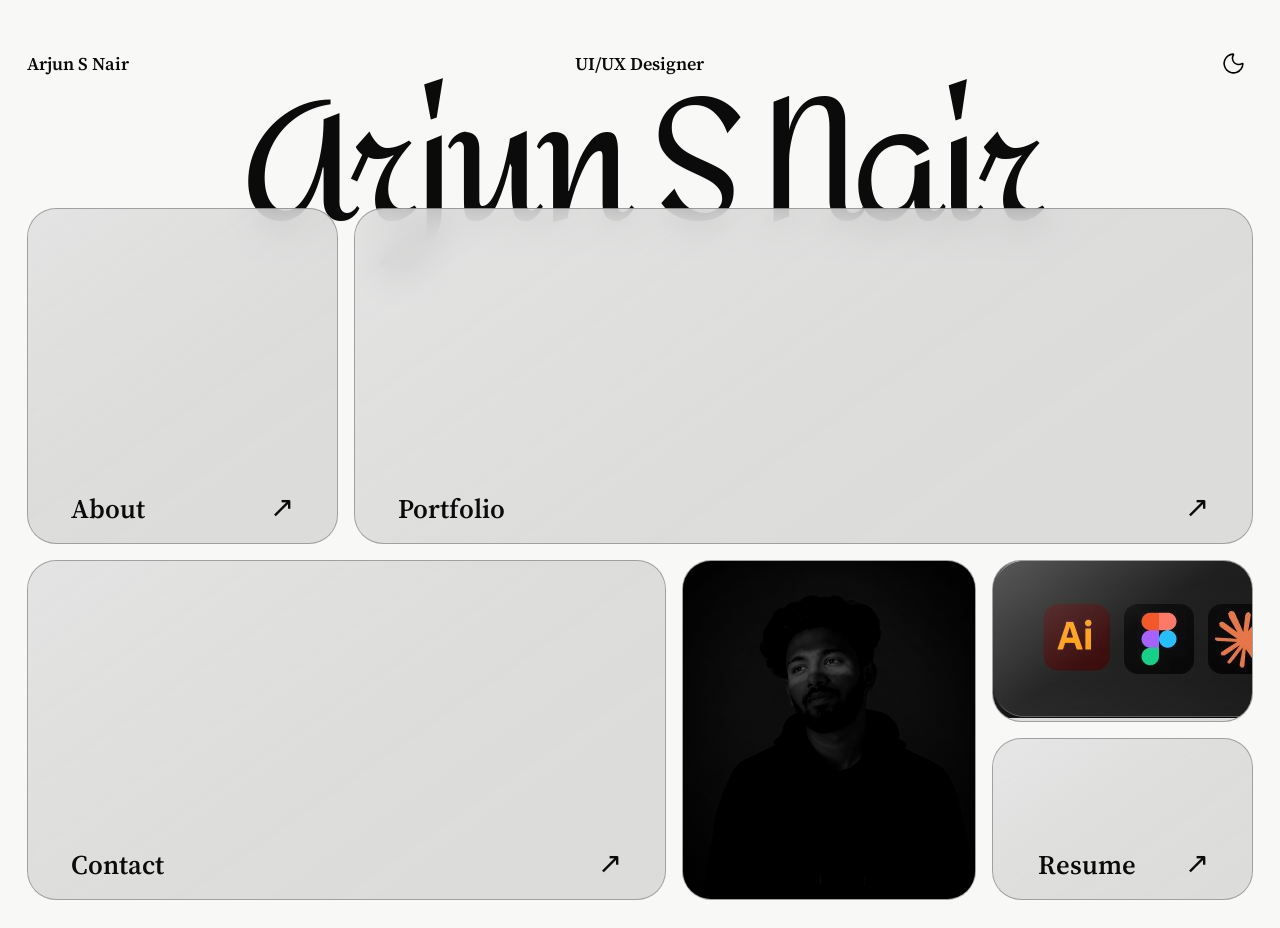
==== index.html @ 82ac7730 "Filename changed to index" ====
<!DOCTYPE html>
<html lang="en">
<head>
<meta charset="UTF-8">
<meta name="viewport" content="width=device-width, initial-scale=1.0">
<title>Arjun S Nair — UI/UX Designer</title>

<!-- Typography close to the reference -->
<link rel="preconnect" href="https://fonts.googleapis.com">
<link rel="preconnect" href="https://fonts.gstatic.com" crossorigin>
<link href="https://fonts.googleapis.com/css2?family=Amita:wght@400;700&family=Source+Serif+4:opsz,wght@8..60,400;8..60,500;8..60,600;8..60,700&display=swap" rel="stylesheet">

<style>
  :root {
    --bg: #f8f8f6;
    --card: rgba(211,211,211,.76);
    --card-hover: rgba(220,220,220,.84);
    --text: #0b0b0b;
    --muted: #5f5f5f;
    --border: rgba(25,25,25,.30);
    --glass-highlight: rgba(255,255,255,.34);
    --radius: 29px;
    --gap: 16px;
  }

  body.dark {
    --bg: #050505;
    --card: rgba(24,24,24,.88);
    --card-hover: rgba(28,28,28,.94);
    --text: #f7f7f7;
    --muted: #b8b8b8;
    --border: rgba(255,255,255,.30);
    --glass-highlight: rgba(255,255,255,.08);
  }

  * { box-sizing: border-box; }

  html {
    scroll-behavior: smooth;
  }

  body {
    margin: 0;
    min-height: 100vh;
    background: var(--bg);
    color: var(--text);
    transition: background .6s ease, color .6s ease;
    font-family: "Source Serif 4", "Source Serif Pro", Georgia, serif;
    overflow-x: hidden;
  }

  a {
    color: inherit;
    text-decoration: none;
  }

  .page {
    width: 100%;
    min-height: 100vh;
    padding: 44px 27px 28px;
    position: relative;
  }

  /* Header */
  .topbar {
    position: relative;
    z-index: 10;
    display: grid;
    grid-template-columns: 1fr 1fr 1fr;
    align-items: center;
    padding: 0 0 0;
    font-size: 18px;
    font-weight: 600;
  }

  .topbar .role {
    text-align: center;
  }

  .topbar .status {
    text-align: right;
    opacity: .0; /* reserved for future navigation */
  }

  /* Oversized name behind the cards */
  .hero-name {
    position: absolute;
    z-index: 0;
    top: 105px;
    left: 50%;
    transform: translateX(-50%);
    width: 100%;
    text-align: center;
    white-space: nowrap;
    font-size: clamp(112px, 13.2vw, 205px);
    line-height: .72;
    letter-spacing: -0.065em;
    font-weight: 400;
    font-family: "Amita", cursive;
    color: var(--text);
    text-shadow: 0 1px 1px rgba(0,0,0,.04);
    pointer-events: none;
    user-select: none;
  }

  .hero-name span {
    display: inline-block;
    min-width: 1ch;
    will-change: opacity, transform, filter;
    transition:
      opacity .38s cubic-bezier(.22,.61,.36,1),
      transform .55s cubic-bezier(.22,.61,.36,1),
      filter .38s ease;
  }

  .hero-name.is-changing span {
    opacity: .82;
    transform: translateY(3px) scale(.985);
    filter: blur(.35px);
  }

  /* Main bento grid */
  .bento {
    position: relative;
    z-index: 2;
    margin-top: 126px;
    display: grid;
    grid-template-columns: 1.1fr 1.1fr 1.04fr .92fr;
    grid-template-rows: 336px 340px;
    gap: var(--gap);
  }

  .card {
    position: relative;
    overflow: hidden;
    border: 1px solid var(--border);
    border-radius: var(--radius);
    background: var(--card);
    -webkit-backdrop-filter: blur(18px) saturate(115%);
    backdrop-filter: blur(18px) saturate(115%);
    transition:
      transform .45s cubic-bezier(.2,.8,.2,1),
      background .35s ease,
      border-color .35s ease;
    isolation: isolate;
  }

  .card:hover {
    transform: translateY(-4px);
    background: var(--card-hover);
    border-color: var(--text);
  }

  .card::after {
    content: "";
    position: absolute;
    inset: 0;
    pointer-events: none;
    background: linear-gradient(
      145deg,
      rgba(255,255,255,.22),
      rgba(255,255,255,.035) 48%,
      transparent 78%
    );
    z-index: -1;
  }

  body.dark .card::after {
    background: linear-gradient(
      145deg,
      rgba(255,255,255,.07),
      transparent 55%
    );
  }

  body.dark .card {
    background: rgba(24,24,24,.88);
  }

  body.dark .card:hover {
    background: rgba(28,28,28,.94);
  }

  /* Layout */
  .about {
    grid-column: 1;
    grid-row: 1;
  }

  .portfolio {
    grid-column: 2 / 5;
    grid-row: 1;
  }

  .contact {
    grid-column: 1 / 3;
    grid-row: 2;
  }

  .portrait {
    grid-column: 3;
    grid-row: 2;
    background: var(--card);
    -webkit-backdrop-filter: blur(18px) saturate(115%);
    backdrop-filter: blur(18px) saturate(115%);
  }

  .tools {
    grid-column: 4;
    grid-row: 2;
    display: grid;
    grid-template-rows: 1fr 1fr;
    gap: var(--gap);
    background: transparent;
    border: 0;
    overflow: visible;
  }

  .tools .tool-card,
  .tools .resume {
    border: 1px solid var(--border);
    border-radius: var(--radius);
    background: var(--card);
    -webkit-backdrop-filter: blur(18px) saturate(115%);
    backdrop-filter: blur(18px) saturate(115%);
    position: relative;
    overflow: hidden;
    transition: transform .45s cubic-bezier(.2,.8,.2,1), border-color .35s ease;
  }

  body.dark .tools .tool-card,
  body.dark .tools .resume {
    background: rgba(24,24,24,.88);
  }

  .tools .tool-card:hover,
  .tools .resume:hover {
    transform: translateY(-4px);
    border-color: var(--text);
  }

  .tools .tool-card::before,
  .tools .resume::before {
    content: "";
    position: absolute;
    inset: 0;
    pointer-events: none;
    background: linear-gradient(
      145deg,
      rgba(255,255,255,.30),
      rgba(255,255,255,.06) 48%,
      transparent
    );
    z-index: 1;
  }

  body.dark .tools .tool-card::before,
  body.dark .tools .resume::before {
    background: linear-gradient(
      145deg,
      rgba(255,255,255,.08),
      transparent 48%
    );
  }

  .card-label {
    position: absolute;
    left: 43px;
    bottom: 21px;
    font-size: 27px;
    line-height: 1;
    font-weight: 600;
    z-index: 4;
  }

  .arrow {
    position: absolute;
    right: 43px;
    bottom: 21px;
    font-family: Arial, sans-serif;
    font-size: 29px;
    line-height: 1;
    font-weight: 300;
    z-index: 4;
    transition: transform .3s ease;
  }

  .card:hover .arrow,
  .tool-card:hover .arrow,
  .resume:hover .arrow {
    transform: translate(4px,-4px);
  }

  /* The blur is produced naturally by backdrop-filter.
     The oversized title stays behind the glass, so only the
     portion covered by a card becomes blurred. */

  .portfolio::before {
    font-size: 105px;
    left: 46%;
  }


  /* Theme toggle — moon button */
  .theme-toggle {
    justify-self: end;
    width: 38px;
    height: 38px;
    padding: 0;
    border: 0;
    background: transparent;
    color: var(--text);
    display: grid;
    place-items: center;
    cursor: pointer;
    position: relative;
    z-index: 20;
    transition: transform .35s ease, color .35s ease;
  }

  .theme-toggle:hover {
    transform: rotate(-12deg) scale(1.08);
  }

  .moon-icon {
  width: 25px;
  height: 25px;
  display: block;
  object-fit: contain;
  transition:
    transform .55s cubic-bezier(.22,.61,.36,1),
    opacity .35s ease;
}

/* Dark mode */
body.dark .moon-icon {
  transform: rotate(18deg);
  filter: brightness(0) invert(1);
 
}

  /* Automatically scrolling design-tool logos */
  .logo-marquee {
    position: absolute;
    inset: 0;
    display: flex;
    align-items: center;
    overflow: hidden;
    mask-image: linear-gradient(to right, transparent 0, black 12%, black 88%, transparent 100%);
    -webkit-mask-image: linear-gradient(to right, transparent 0, black 12%, black 88%, transparent 100%);
  }

  .logo-track {
    display: flex;
    width: max-content;
    align-items: center;
    gap: 18px;
    padding-left: 18px;
    animation: logoScroll 28s linear infinite;
  }

  .logo-marquee:hover .logo-track {
    animation-play-state: paused;
  }

  .logo-pill {
    flex: 0 0 auto;
    height: 54px;
    min-width: 54px;
    padding: 4px;
    border: 0;
    border-radius: 0;
    background: transparent;
    display: flex;
    align-items: center;
    justify-content: center;
    color: var(--text);
    box-shadow: none;
  }

  body.dark .logo-pill {
    background: transparent;
  }

  .logo-pill b {
    width: 44px;
    height: 44px;
    display: grid;
    place-items: center;
    border-radius: 10px;
    background: var(--text);
    color: var(--bg);
    font-family: Arial, sans-serif;
    font-size: 17px;
    font-weight: 800;
    flex: 0 0 auto;
  }

  .logo-pill span {
    display: none;
  }

  .logo-pill.figma b { background: #f24e1e; color: #fff; }
  .logo-pill.claude b { background: #d97757; color: #fff; }
  .logo-pill.illustrator b { background: #ff9a00; color: #160d00; }
  .logo-pill.photoshop b { background: #31a8ff; color: #06131f; }
  .logo-pill.stitch b { background: #111; color: #fff; }
  .logo-pill.google flow b { background: #4285f4; color: #fff; }
  .logo-pill.framer b { background: #0055ff; color: #fff; }
  .logo-pill.replit b { background: #f26207; color: #fff; }
  .logo-pill.lovable b { background: #ff4f81; color: #fff; }

  @keyframes logoScroll {
    from { transform: translateX(0); }
    to { transform: translateX(-50%); }
  }

  @media (prefers-reduced-motion: reduce) {
    .logo-track { animation: none; }
  }

  /* Portrait */
  .portrait img {
    position: absolute;
    inset: 0;
    width: 100%;
    height: 100%;
    object-fit: cover;
    object-position: center;
    filter: brightness(.52) contrast(1.08) saturate(.72);
    transform: scale(1.01);
    transition: transform .8s cubic-bezier(.2,.8,.2,1), filter .5s ease;
  }

  .portrait::after {
    content: "";
    position: absolute;
    inset: 0;
    background:
      linear-gradient(180deg, rgba(0,0,0,.22), rgba(0,0,0,.55)),
      radial-gradient(circle at 50% 50%, transparent 20%, rgba(0,0,0,.42) 100%);
    z-index: 2;
    pointer-events: none;
  }

  .portrait:hover img {
    transform: scale(1.055);
    filter: brightness(.62) contrast(1.08) saturate(.8);
  }


  .resume .card-label {
    left: 45px;
  }

  /* Small entrance animation */
  .card {
    opacity: 0;
    animation: reveal .75s cubic-bezier(.2,.8,.2,1) forwards;
  }

  .about { animation-delay: .05s; }
  .portfolio { animation-delay: .12s; }
  .contact { animation-delay: .19s; }
  .portrait { animation-delay: .26s; }
  .tools { animation-delay: .33s; }

  @keyframes reveal {
    from { opacity: 0; transform: translateY(18px); }
    to { opacity: 1; transform: translateY(0); }
  }


  /* In browsers without backdrop-filter, retain a translucent glass surface. */
  @supports not ((backdrop-filter: blur(18px))) {
    .card,
    .tools .tool-card,
    .tools .resume {
      background: rgba(25, 25, 25, 0.78);
    }
  }

  /* Tablet */
  @media (max-width: 1050px) {
    .page { padding: 34px 20px 22px; }
    .bento {
      grid-template-columns: 1fr 1fr;
      grid-template-rows: 270px 270px 270px;
      margin-top: 110px;
    }

    .about { grid-column: 1; grid-row: 1; }
    .portfolio { grid-column: 2; grid-row: 1; }
    .contact { grid-column: 1 / 3; grid-row: 2; }
    .portrait { grid-column: 1; grid-row: 3; }
    .tools { grid-column: 2; grid-row: 3; }
  }

  /* Mobile */
  @media (max-width: 680px) {
    .page { padding: 25px 14px 16px; }

    .topbar {
      grid-template-columns: 1fr auto auto;
      font-size: 16px;
    }

    .topbar .role {
      text-align: right;
    }

    .hero-name {
      top: 96px;
      font-size: 25vw;
      line-height: .8;
    }

    .bento {
      margin-top: 105px;
      grid-template-columns: 1fr;
      grid-template-rows: repeat(5, 240px);
      gap: 12px;
    }

    .about,
    .portfolio,
    .contact,
    .portrait,
    .tools {
      grid-column: 1;
    }

    .about { grid-row: 1; }
    .portfolio { grid-row: 2; }
    .contact { grid-row: 3; }
    .portrait { grid-row: 4; }
    .tools { grid-row: 5; }

    .card-label {
      left: 27px;
      bottom: 19px;
      font-size: 23px;
    }

    .arrow {
      right: 27px;
      bottom: 18px;
      font-size: 25px;
    }

    .tools {
      min-height: 240px;
    }
  }

  @media (prefers-reduced-motion: reduce) {
    html { scroll-behavior: auto; }
    .card, .tools .tool-card, .tools .resume { animation: none; transition: none; }
  }
</style>
</head>

<body>
<main class="page">

  <header class="topbar">
    <div>Arjun S Nair</div>
    <div class="role">UI/UX Designer</div>
    <button class="theme-toggle" id="themeToggle" type="button" aria-label="Switch to dark theme" title="Toggle night mode">
<img
  class="moon-icon"
  src="assets/moon1.svg"
  alt="Toggle theme">
    </button>
  </header>

  <div class="hero-name" aria-hidden="true">
    <span id="heroTitle">Arjun S Nair</span>
  </div>

  <section class="bento">

    <a class="card about" href="#about" aria-label="About" data-title="About">
      <span class="card-label">About</span>
      <span class="arrow">↗</span>
    </a>

    <a class="card portfolio" href="#portfolio" aria-label="Portfolio" data-title="Portfolio">
      <span class="card-label">Portfolio</span>
      <span class="arrow">↗</span>
    </a>

    <a class="card contact" href="mailto:hello@example.com" aria-label="Contact" data-title="Contact">
      <span class="card-label">Contact</span>
      <span class="arrow">↗</span>
    </a>

    <a class="card portrait" href="#about" aria-label="Me" data-title="Me">
      <img src="[data-uri]" alt="Profile portrait">
    </a>

    <div class="tools">
      <a class="tool-card" href="#tools" aria-label="Tools" data-title="Tools">
        <img src="[data-uri]" alt="Adobe Illustrator, Figma and design tools">
      </a>

      <a class="resume" href="resume.pdf" target="_blank" aria-label="Resume" data-title="Resume">
        <span class="card-label">Resume</span>
        <span class="arrow">↗</span>
      </a>
    </div>

  </section>

  <!-- Hidden anchor targets for your future sections -->
  <div id="about"></div>
  <div id="portfolio"></div>
  <div id="tools"></div>

</main>

<script>
  

  
const themeToggle = document.getElementById("themeToggle");
  const moonIcon = document.querySelector(".moon-icon");

function updateMoonIcon() {
  if (document.body.classList.contains("dark")) {
    moonIcon.src = "moon-white.svg";
  } else {
    moonIcon.src = "moon-black.svg";
  }
}
  // Light theme is the default.
  document.body.classList.remove("dark");

  // Clicking the actual .moon-icon switches between light and dark mode.
  moonIcon.addEventListener("click", (event) => {
    event.stopPropagation();

    const dark = document.body.classList.toggle("dark");

    themeToggle.setAttribute(
      "aria-label",
      dark ? "Switch to light theme" : "Switch to dark theme"
    );

    themeToggle.setAttribute(
      "title",
      dark ? "Switch to light theme" : "Switch to night mode"
    );
  });


  const heroTitle = document.getElementById("heroTitle");
  const interactiveCards = document.querySelectorAll(
    ".about, .portfolio, .contact, .portrait, .tool-card, .resume"
  );

  const defaultTitle = "Arjun S Nair";
  let currentTitle = defaultTitle;
  let transitionTimer;

  function setHeroTitle(title) {
    const nextTitle = title || defaultTitle;

    if (nextTitle === currentTitle) return;
    currentTitle = nextTitle;

    // Interrupt the previous transition cleanly when the pointer
    // moves directly from one card to another.
    clearTimeout(transitionTimer);

    heroTitle.closest(".hero-name").classList.add("is-changing");

    transitionTimer = setTimeout(() => {
      heroTitle.textContent = nextTitle;

      // Let the new word settle naturally.
      requestAnimationFrame(() => {
        requestAnimationFrame(() => {
          heroTitle.closest(".hero-name").classList.remove("is-changing");
        });
      });
    }, 150);
  }

  interactiveCards.forEach(card => {
    const title = card.dataset.title;

    card.addEventListener("mouseenter", () => setHeroTitle(title));
    card.addEventListener("mouseleave", () => setHeroTitle(defaultTitle));

    card.addEventListener("focus", () => setHeroTitle(title));
    card.addEventListener("blur", () => setHeroTitle(defaultTitle));

    card.addEventListener("click", () => {
      card.style.transform = "scale(.985)";
      setTimeout(() => card.style.transform = "", 140);
    });
  });
</script>
</body>
</html>
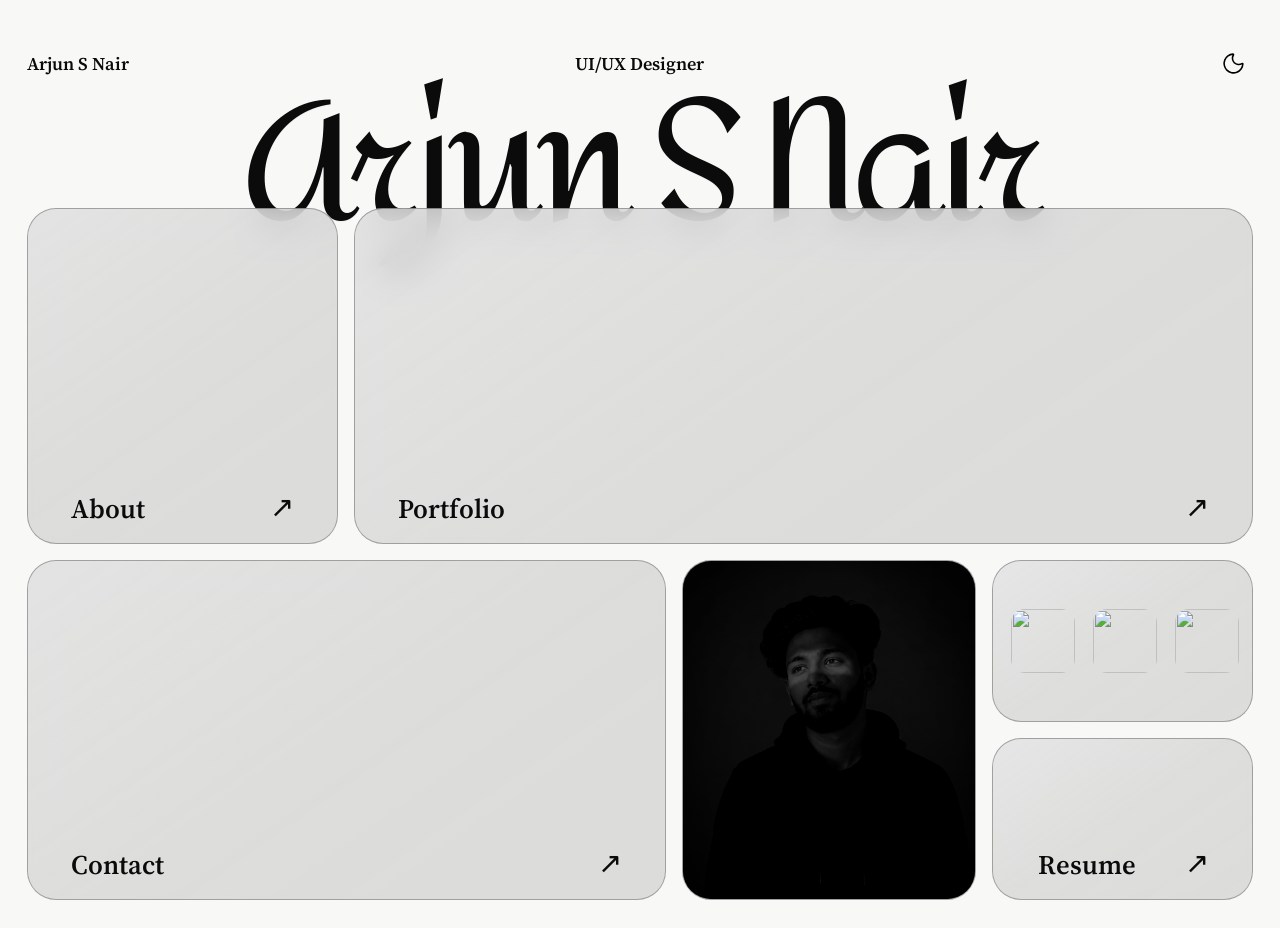
==== commit e1a6a55f: "Removed data images and changed to asset files" ====
--- a/index.html
+++ b/index.html
@@ -1,706 +1,888 @@
 <!DOCTYPE html>
 <html lang="en">
+
 <head>
-<meta charset="UTF-8">
-<meta name="viewport" content="width=device-width, initial-scale=1.0">
-<title>Arjun S Nair — UI/UX Designer</title>
-
-<!-- Typography close to the reference -->
-<link rel="preconnect" href="https://fonts.googleapis.com">
-<link rel="preconnect" href="https://fonts.gstatic.com" crossorigin>
-<link href="https://fonts.googleapis.com/css2?family=Amita:wght@400;700&family=Source+Serif+4:opsz,wght@8..60,400;8..60,500;8..60,600;8..60,700&display=swap" rel="stylesheet">
-
-<style>
-  :root {
-    --bg: #f8f8f6;
-    --card: rgba(211,211,211,.76);
-    --card-hover: rgba(220,220,220,.84);
-    --text: #0b0b0b;
-    --muted: #5f5f5f;
-    --border: rgba(25,25,25,.30);
-    --glass-highlight: rgba(255,255,255,.34);
-    --radius: 29px;
-    --gap: 16px;
-  }
-
-  body.dark {
-    --bg: #050505;
-    --card: rgba(24,24,24,.88);
-    --card-hover: rgba(28,28,28,.94);
-    --text: #f7f7f7;
-    --muted: #b8b8b8;
-    --border: rgba(255,255,255,.30);
-    --glass-highlight: rgba(255,255,255,.08);
-  }
-
-  * { box-sizing: border-box; }
-
-  html {
-    scroll-behavior: smooth;
-  }
-
-  body {
-    margin: 0;
-    min-height: 100vh;
-    background: var(--bg);
-    color: var(--text);
-    transition: background .6s ease, color .6s ease;
-    font-family: "Source Serif 4", "Source Serif Pro", Georgia, serif;
-    overflow-x: hidden;
-  }
-
-  a {
-    color: inherit;
-    text-decoration: none;
-  }
-
-  .page {
-    width: 100%;
-    min-height: 100vh;
-    padding: 44px 27px 28px;
-    position: relative;
-  }
-
-  /* Header */
-  .topbar {
-    position: relative;
-    z-index: 10;
-    display: grid;
-    grid-template-columns: 1fr 1fr 1fr;
-    align-items: center;
-    padding: 0 0 0;
-    font-size: 18px;
-    font-weight: 600;
-  }
-
-  .topbar .role {
-    text-align: center;
-  }
-
-  .topbar .status {
-    text-align: right;
-    opacity: .0; /* reserved for future navigation */
-  }
-
-  /* Oversized name behind the cards */
-  .hero-name {
-    position: absolute;
-    z-index: 0;
-    top: 105px;
-    left: 50%;
-    transform: translateX(-50%);
-    width: 100%;
-    text-align: center;
-    white-space: nowrap;
-    font-size: clamp(112px, 13.2vw, 205px);
-    line-height: .72;
-    letter-spacing: -0.065em;
-    font-weight: 400;
-    font-family: "Amita", cursive;
-    color: var(--text);
-    text-shadow: 0 1px 1px rgba(0,0,0,.04);
-    pointer-events: none;
-    user-select: none;
-  }
-
-  .hero-name span {
-    display: inline-block;
-    min-width: 1ch;
-    will-change: opacity, transform, filter;
-    transition:
-      opacity .38s cubic-bezier(.22,.61,.36,1),
-      transform .55s cubic-bezier(.22,.61,.36,1),
-      filter .38s ease;
-  }
-
-  .hero-name.is-changing span {
-    opacity: .82;
-    transform: translateY(3px) scale(.985);
-    filter: blur(.35px);
-  }
-
-  /* Main bento grid */
-  .bento {
-    position: relative;
-    z-index: 2;
-    margin-top: 126px;
-    display: grid;
-    grid-template-columns: 1.1fr 1.1fr 1.04fr .92fr;
-    grid-template-rows: 336px 340px;
-    gap: var(--gap);
-  }
-
-  .card {
-    position: relative;
-    overflow: hidden;
-    border: 1px solid var(--border);
-    border-radius: var(--radius);
-    background: var(--card);
-    -webkit-backdrop-filter: blur(18px) saturate(115%);
-    backdrop-filter: blur(18px) saturate(115%);
-    transition:
-      transform .45s cubic-bezier(.2,.8,.2,1),
-      background .35s ease,
-      border-color .35s ease;
-    isolation: isolate;
-  }
-
-  .card:hover {
-    transform: translateY(-4px);
-    background: var(--card-hover);
-    border-color: var(--text);
-  }
-
-  .card::after {
-    content: "";
-    position: absolute;
-    inset: 0;
-    pointer-events: none;
-    background: linear-gradient(
-      145deg,
-      rgba(255,255,255,.22),
-      rgba(255,255,255,.035) 48%,
-      transparent 78%
-    );
-    z-index: -1;
-  }
-
-  body.dark .card::after {
-    background: linear-gradient(
-      145deg,
-      rgba(255,255,255,.07),
-      transparent 55%
-    );
-  }
-
-  body.dark .card {
-    background: rgba(24,24,24,.88);
-  }
-
-  body.dark .card:hover {
-    background: rgba(28,28,28,.94);
-  }
-
-  /* Layout */
-  .about {
-    grid-column: 1;
-    grid-row: 1;
-  }
-
-  .portfolio {
-    grid-column: 2 / 5;
-    grid-row: 1;
-  }
-
-  .contact {
-    grid-column: 1 / 3;
-    grid-row: 2;
-  }
-
-  .portrait {
-    grid-column: 3;
-    grid-row: 2;
-    background: var(--card);
-    -webkit-backdrop-filter: blur(18px) saturate(115%);
-    backdrop-filter: blur(18px) saturate(115%);
-  }
-
-  .tools {
-    grid-column: 4;
-    grid-row: 2;
-    display: grid;
-    grid-template-rows: 1fr 1fr;
-    gap: var(--gap);
-    background: transparent;
-    border: 0;
-    overflow: visible;
-  }
-
-  .tools .tool-card,
-  .tools .resume {
-    border: 1px solid var(--border);
-    border-radius: var(--radius);
-    background: var(--card);
-    -webkit-backdrop-filter: blur(18px) saturate(115%);
-    backdrop-filter: blur(18px) saturate(115%);
-    position: relative;
-    overflow: hidden;
-    transition: transform .45s cubic-bezier(.2,.8,.2,1), border-color .35s ease;
-  }
-
-  body.dark .tools .tool-card,
-  body.dark .tools .resume {
-    background: rgba(24,24,24,.88);
-  }
-
-  .tools .tool-card:hover,
-  .tools .resume:hover {
-    transform: translateY(-4px);
-    border-color: var(--text);
-  }
-
-  .tools .tool-card::before,
-  .tools .resume::before {
-    content: "";
-    position: absolute;
-    inset: 0;
-    pointer-events: none;
-    background: linear-gradient(
-      145deg,
-      rgba(255,255,255,.30),
-      rgba(255,255,255,.06) 48%,
-      transparent
-    );
-    z-index: 1;
-  }
-
-  body.dark .tools .tool-card::before,
-  body.dark .tools .resume::before {
-    background: linear-gradient(
-      145deg,
-      rgba(255,255,255,.08),
-      transparent 48%
-    );
-  }
-
-  .card-label {
-    position: absolute;
-    left: 43px;
-    bottom: 21px;
-    font-size: 27px;
-    line-height: 1;
-    font-weight: 600;
-    z-index: 4;
-  }
-
-  .arrow {
-    position: absolute;
-    right: 43px;
-    bottom: 21px;
-    font-family: Arial, sans-serif;
-    font-size: 29px;
-    line-height: 1;
-    font-weight: 300;
-    z-index: 4;
-    transition: transform .3s ease;
-  }
-
-  .card:hover .arrow,
-  .tool-card:hover .arrow,
-  .resume:hover .arrow {
-    transform: translate(4px,-4px);
-  }
-
-  /* The blur is produced naturally by backdrop-filter.
+  <meta charset="UTF-8">
+  <meta name="viewport" content="width=device-width, initial-scale=1.0">
+  <title>Arjun S Nair — UI/UX Designer</title>
+
+  <!-- Typography close to the reference -->
+  <link rel="preconnect" href="https://fonts.googleapis.com">
+  <link rel="preconnect" href="https://fonts.gstatic.com" crossorigin>
+  <link
+    href="https://fonts.googleapis.com/css2?family=Amita:wght@400;700&family=Source+Serif+4:opsz,wght@8..60,400;8..60,500;8..60,600;8..60,700&display=swap"
+    rel="stylesheet">
+
+  <style>
+    :root {
+      --bg: #f8f8f6;
+      --card: rgba(211, 211, 211, .76);
+      --card-hover: rgba(220, 220, 220, .84);
+      --text: #0b0b0b;
+      --muted: #5f5f5f;
+      --border: rgba(25, 25, 25, .30);
+      --glass-highlight: rgba(255, 255, 255, .34);
+      --radius: 29px;
+      --gap: 16px;
+    }
+
+    body.dark {
+      --bg: #050505;
+      --card: rgba(24, 24, 24, .88);
+      --card-hover: rgba(28, 28, 28, .94);
+      --text: #f7f7f7;
+      --muted: #b8b8b8;
+      --border: rgba(255, 255, 255, .30);
+      --glass-highlight: rgba(255, 255, 255, .08);
+    }
+
+    * {
+      box-sizing: border-box;
+    }
+
+    html {
+      scroll-behavior: smooth;
+    }
+
+    body {
+      margin: 0;
+      min-height: 100vh;
+      background: var(--bg);
+      color: var(--text);
+      transition: background .6s ease, color .6s ease;
+      font-family: "Source Serif 4", "Source Serif Pro", Georgia, serif;
+      overflow-x: hidden;
+    }
+
+    a {
+      color: inherit;
+      text-decoration: none;
+    }
+
+    .page {
+      width: 100%;
+      min-height: 100vh;
+      padding: 44px 27px 28px;
+      position: relative;
+    }
+
+    /* Header */
+    .topbar {
+      position: relative;
+      z-index: 10;
+      display: grid;
+      grid-template-columns: 1fr 1fr 1fr;
+      align-items: center;
+      padding: 0 0 0;
+      font-size: 18px;
+      font-weight: 600;
+    }
+
+    .topbar .role {
+      text-align: center;
+    }
+
+    .topbar .status {
+      text-align: right;
+      opacity: .0;
+      /* reserved for future navigation */
+    }
+
+    /* Oversized name behind the cards */
+    .hero-name {
+      position: absolute;
+      z-index: 0;
+      top: 105px;
+      left: 50%;
+      transform: translateX(-50%);
+      width: 100%;
+      text-align: center;
+      white-space: nowrap;
+      font-size: clamp(112px, 13.2vw, 205px);
+      line-height: .72;
+      letter-spacing: -0.065em;
+      font-weight: 400;
+      font-family: "Amita", cursive;
+      color: var(--text);
+      text-shadow: 0 1px 1px rgba(0, 0, 0, .04);
+      pointer-events: none;
+      user-select: none;
+    }
+
+    .hero-name span {
+      display: inline-block;
+      min-width: 1ch;
+      will-change: opacity, transform, filter;
+      transition:
+        opacity .38s cubic-bezier(.22, .61, .36, 1),
+        transform .55s cubic-bezier(.22, .61, .36, 1),
+        filter .38s ease;
+    }
+
+    .hero-name.is-changing span {
+      opacity: .82;
+      transform: translateY(3px) scale(.985);
+      filter: blur(.35px);
+    }
+
+    /* Main bento grid */
+    .bento {
+      position: relative;
+      z-index: 2;
+      margin-top: 126px;
+      display: grid;
+      grid-template-columns: 1.1fr 1.1fr 1.04fr .92fr;
+      grid-template-rows: 336px 340px;
+      gap: var(--gap);
+    }
+
+    .card {
+      position: relative;
+      overflow: hidden;
+      border: 1px solid var(--border);
+      border-radius: var(--radius);
+      background: var(--card);
+      -webkit-backdrop-filter: blur(18px) saturate(115%);
+      backdrop-filter: blur(18px) saturate(115%);
+      transition:
+        transform .45s cubic-bezier(.2, .8, .2, 1),
+        background .35s ease,
+        border-color .35s ease;
+      isolation: isolate;
+    }
+
+    .card:hover {
+      transform: translateY(-4px);
+      background: var(--card-hover);
+      border-color: var(--text);
+    }
+
+    .card::after {
+      content: "";
+      position: absolute;
+      inset: 0;
+      pointer-events: none;
+      background: linear-gradient(145deg,
+          rgba(255, 255, 255, .22),
+          rgba(255, 255, 255, .035) 48%,
+          transparent 78%);
+      z-index: -1;
+    }
+
+    body.dark .card::after {
+      background: linear-gradient(145deg,
+          rgba(255, 255, 255, .07),
+          transparent 55%);
+    }
+
+    body.dark .card {
+      background: rgba(24, 24, 24, .88);
+    }
+
+    body.dark .card:hover {
+      background: rgba(28, 28, 28, .94);
+    }
+
+    /* Layout */
+    .about {
+      grid-column: 1;
+      grid-row: 1;
+    }
+
+    .portfolio {
+      grid-column: 2 / 5;
+      grid-row: 1;
+    }
+
+    .contact {
+      grid-column: 1 / 3;
+      grid-row: 2;
+    }
+
+    .portrait {
+      grid-column: 3;
+      grid-row: 2;
+      background: var(--card);
+      -webkit-backdrop-filter: blur(18px) saturate(115%);
+      backdrop-filter: blur(18px) saturate(115%);
+    }
+
+    .tools {
+      grid-column: 4;
+      grid-row: 2;
+      display: grid;
+      grid-template-rows: 1fr 1fr;
+      gap: var(--gap);
+      background: transparent;
+      border: 0;
+      overflow: visible;
+    }
+
+    .tools .tool-card,
+    .tools .resume {
+      border: 1px solid var(--border);
+      border-radius: var(--radius);
+      background: var(--card);
+      -webkit-backdrop-filter: blur(18px) saturate(115%);
+      backdrop-filter: blur(18px) saturate(115%);
+      position: relative;
+      overflow: hidden;
+      transition: transform .45s cubic-bezier(.2, .8, .2, 1), border-color .35s ease;
+    }
+
+    body.dark .tools .tool-card,
+    body.dark .tools .resume {
+      background: rgba(24, 24, 24, .88);
+    }
+
+    .tools .tool-card:hover,
+    .tools .resume:hover {
+      transform: translateY(-4px);
+      border-color: var(--text);
+    }
+
+    .tools .tool-card::before,
+    .tools .resume::before {
+      content: "";
+      position: absolute;
+      inset: 0;
+      pointer-events: none;
+      background: linear-gradient(145deg,
+          rgba(255, 255, 255, .30),
+          rgba(255, 255, 255, .06) 48%,
+          transparent);
+      z-index: 1;
+    }
+
+    body.dark .tools .tool-card::before,
+    body.dark .tools .resume::before {
+      background: linear-gradient(145deg,
+          rgba(255, 255, 255, .08),
+          transparent 48%);
+    }
+
+    .card-label {
+      position: absolute;
+      left: 43px;
+      bottom: 21px;
+      font-size: 27px;
+      line-height: 1;
+      font-weight: 600;
+      z-index: 4;
+    }
+
+    .arrow {
+      position: absolute;
+      right: 43px;
+      bottom: 21px;
+      font-family: Arial, sans-serif;
+      font-size: 29px;
+      line-height: 1;
+      font-weight: 300;
+      z-index: 4;
+      transition: transform .3s ease;
+    }
+
+    .card:hover .arrow,
+    .tool-card:hover .arrow,
+    .resume:hover .arrow {
+      transform: translate(4px, -4px);
+    }
+
+    /* The blur is produced naturally by backdrop-filter.
      The oversized title stays behind the glass, so only the
      portion covered by a card becomes blurred. */
 
-  .portfolio::before {
-    font-size: 105px;
-    left: 46%;
-  }
-
-
-  /* Theme toggle — moon button */
-  .theme-toggle {
-    justify-self: end;
-    width: 38px;
-    height: 38px;
-    padding: 0;
-    border: 0;
-    background: transparent;
-    color: var(--text);
-    display: grid;
-    place-items: center;
-    cursor: pointer;
-    position: relative;
-    z-index: 20;
-    transition: transform .35s ease, color .35s ease;
-  }
-
-  .theme-toggle:hover {
-    transform: rotate(-12deg) scale(1.08);
-  }
-
-  .moon-icon {
-  width: 25px;
-  height: 25px;
-  display: block;
-  object-fit: contain;
-  transition:
-    transform .55s cubic-bezier(.22,.61,.36,1),
-    opacity .35s ease;
-}
-
-/* Dark mode */
-body.dark .moon-icon {
-  transform: rotate(18deg);
-  filter: brightness(0) invert(1);
- 
-}
-
-  /* Automatically scrolling design-tool logos */
-  .logo-marquee {
-    position: absolute;
-    inset: 0;
-    display: flex;
-    align-items: center;
-    overflow: hidden;
-    mask-image: linear-gradient(to right, transparent 0, black 12%, black 88%, transparent 100%);
-    -webkit-mask-image: linear-gradient(to right, transparent 0, black 12%, black 88%, transparent 100%);
-  }
-
-  .logo-track {
-    display: flex;
-    width: max-content;
-    align-items: center;
-    gap: 18px;
-    padding-left: 18px;
-    animation: logoScroll 28s linear infinite;
-  }
-
-  .logo-marquee:hover .logo-track {
-    animation-play-state: paused;
-  }
-
-  .logo-pill {
-    flex: 0 0 auto;
-    height: 54px;
-    min-width: 54px;
-    padding: 4px;
-    border: 0;
-    border-radius: 0;
-    background: transparent;
-    display: flex;
-    align-items: center;
-    justify-content: center;
-    color: var(--text);
-    box-shadow: none;
-  }
-
-  body.dark .logo-pill {
-    background: transparent;
-  }
-
-  .logo-pill b {
-    width: 44px;
-    height: 44px;
-    display: grid;
-    place-items: center;
-    border-radius: 10px;
-    background: var(--text);
-    color: var(--bg);
-    font-family: Arial, sans-serif;
-    font-size: 17px;
-    font-weight: 800;
-    flex: 0 0 auto;
-  }
-
-  .logo-pill span {
-    display: none;
-  }
-
-  .logo-pill.figma b { background: #f24e1e; color: #fff; }
-  .logo-pill.claude b { background: #d97757; color: #fff; }
-  .logo-pill.illustrator b { background: #ff9a00; color: #160d00; }
-  .logo-pill.photoshop b { background: #31a8ff; color: #06131f; }
-  .logo-pill.stitch b { background: #111; color: #fff; }
-  .logo-pill.google flow b { background: #4285f4; color: #fff; }
-  .logo-pill.framer b { background: #0055ff; color: #fff; }
-  .logo-pill.replit b { background: #f26207; color: #fff; }
-  .logo-pill.lovable b { background: #ff4f81; color: #fff; }
-
-  @keyframes logoScroll {
-    from { transform: translateX(0); }
-    to { transform: translateX(-50%); }
-  }
-
-  @media (prefers-reduced-motion: reduce) {
-    .logo-track { animation: none; }
-  }
-
-  /* Portrait */
-  .portrait img {
-    position: absolute;
-    inset: 0;
-    width: 100%;
-    height: 100%;
-    object-fit: cover;
-    object-position: center;
-    filter: brightness(.52) contrast(1.08) saturate(.72);
-    transform: scale(1.01);
-    transition: transform .8s cubic-bezier(.2,.8,.2,1), filter .5s ease;
-  }
-
-  .portrait::after {
-    content: "";
-    position: absolute;
-    inset: 0;
-    background:
-      linear-gradient(180deg, rgba(0,0,0,.22), rgba(0,0,0,.55)),
-      radial-gradient(circle at 50% 50%, transparent 20%, rgba(0,0,0,.42) 100%);
-    z-index: 2;
-    pointer-events: none;
-  }
-
-  .portrait:hover img {
-    transform: scale(1.055);
-    filter: brightness(.62) contrast(1.08) saturate(.8);
-  }
-
-
-  .resume .card-label {
-    left: 45px;
-  }
-
-  /* Small entrance animation */
-  .card {
-    opacity: 0;
-    animation: reveal .75s cubic-bezier(.2,.8,.2,1) forwards;
-  }
-
-  .about { animation-delay: .05s; }
-  .portfolio { animation-delay: .12s; }
-  .contact { animation-delay: .19s; }
-  .portrait { animation-delay: .26s; }
-  .tools { animation-delay: .33s; }
-
-  @keyframes reveal {
-    from { opacity: 0; transform: translateY(18px); }
-    to { opacity: 1; transform: translateY(0); }
-  }
-
-
-  /* In browsers without backdrop-filter, retain a translucent glass surface. */
-  @supports not ((backdrop-filter: blur(18px))) {
-    .card,
-    .tools .tool-card,
-    .tools .resume {
-      background: rgba(25, 25, 25, 0.78);
-    }
-  }
-
-  /* Tablet */
-  @media (max-width: 1050px) {
-    .page { padding: 34px 20px 22px; }
-    .bento {
-      grid-template-columns: 1fr 1fr;
-      grid-template-rows: 270px 270px 270px;
-      margin-top: 110px;
-    }
-
-    .about { grid-column: 1; grid-row: 1; }
-    .portfolio { grid-column: 2; grid-row: 1; }
-    .contact { grid-column: 1 / 3; grid-row: 2; }
-    .portrait { grid-column: 1; grid-row: 3; }
-    .tools { grid-column: 2; grid-row: 3; }
-  }
-
-  /* Mobile */
-  @media (max-width: 680px) {
-    .page { padding: 25px 14px 16px; }
-
-    .topbar {
-      grid-template-columns: 1fr auto auto;
-      font-size: 16px;
-    }
-
-    .topbar .role {
-      text-align: right;
-    }
-
-    .hero-name {
-      top: 96px;
-      font-size: 25vw;
-      line-height: .8;
-    }
-
-    .bento {
-      margin-top: 105px;
-      grid-template-columns: 1fr;
-      grid-template-rows: repeat(5, 240px);
-      gap: 12px;
-    }
-
-    .about,
-    .portfolio,
-    .contact,
-    .portrait,
+    .portfolio::before {
+      font-size: 105px;
+      left: 46%;
+    }
+
+
+    /* Theme toggle — moon button */
+    .theme-toggle {
+      justify-self: end;
+      width: 38px;
+      height: 38px;
+      padding: 0;
+      border: 0;
+      background: transparent;
+      color: var(--text);
+      display: grid;
+      place-items: center;
+      cursor: pointer;
+      position: relative;
+      z-index: 20;
+      transition: transform .35s ease, color .35s ease;
+    }
+
+    .theme-toggle:hover {
+      transform: rotate(-12deg) scale(1.08);
+    }
+
+    .moon-icon {
+      width: 25px;
+      height: 25px;
+      display: block;
+      object-fit: contain;
+      transition:
+        transform .55s cubic-bezier(.22, .61, .36, 1),
+        opacity .35s ease;
+    }
+
+    body.dark .moon-icon {
+      transform: rotate(18deg);
+      filter: brightness(0) invert(1);
+    }
+
+    /* Automatically scrolling design-tool logos */
+    .logo-marquee {
+      position: absolute;
+      inset: 0;
+      display: flex;
+      align-items: center;
+      overflow: hidden;
+      mask-image: linear-gradient(to right, transparent 0, black 12%, black 88%, transparent 100%);
+      -webkit-mask-image: linear-gradient(to right, transparent 0, black 12%, black 88%, transparent 100%);
+    }
+
+    .logo-track {
+      display: flex;
+      width: max-content;
+      align-items: center;
+      gap: 18px;
+      padding-left: 18px;
+      animation: logoScroll 28s linear infinite;
+    }
+
+    .logo-marquee:hover .logo-track {
+      animation-play-state: paused;
+    }
+
+    .logo-pill {
+      flex: 0 0 auto;
+      height: 54px;
+      min-width: 54px;
+      padding: 4px;
+      border: 0;
+      border-radius: 0;
+      background: transparent;
+      display: flex;
+      align-items: center;
+      justify-content: center;
+      color: var(--text);
+      box-shadow: none;
+    }
+
+    body.dark .logo-pill {
+      background: transparent;
+    }
+
+    .logo-pill b {
+      width: 44px;
+      height: 44px;
+      display: grid;
+      place-items: center;
+      border-radius: 10px;
+      background: var(--text);
+      color: var(--bg);
+      font-family: Arial, sans-serif;
+      font-size: 17px;
+      font-weight: 800;
+      flex: 0 0 auto;
+    }
+
+    .logo-pill span {
+      display: none;
+    }
+
+    .logo-pill.figma b {
+      background: #f24e1e;
+      color: #fff;
+    }
+
+    .logo-pill.claude b {
+      background: #d97757;
+      color: #fff;
+    }
+
+    .logo-pill.illustrator b {
+      background: #ff9a00;
+      color: #160d00;
+    }
+
+    .logo-pill.photoshop b {
+      background: #31a8ff;
+      color: #06131f;
+    }
+
+    .logo-pill.stitch b {
+      background: #111;
+      color: #fff;
+    }
+
+    .logo-pill.flow b {
+      background: #4285f4;
+      color: #fff;
+    }
+
+    .logo-pill.framer b {
+      background: #0055ff;
+      color: #fff;
+    }
+
+    .logo-pill.replit b {
+      background: #f26207;
+      color: #fff;
+    }
+
+    .logo-pill.lovable b {
+      background: #ff4f81;
+      color: #fff;
+    }
+
+    @keyframes logoScroll {
+      from {
+        transform: translateX(0);
+      }
+
+      to {
+        transform: translateX(-50%);
+      }
+    }
+
+    @media (prefers-reduced-motion: reduce) {
+      .logo-track {
+        animation: none;
+      }
+    }
+
+
+    /* Infinite tools marquee — six icons, duplicated for a seamless loop */
+    .tools-icons {
+      position: absolute;
+      inset: 0;
+      z-index: 3;
+      display: flex;
+      align-items: center;
+      overflow: hidden;
+      padding: 0;
+    }
+
+    .tools-icon-track {
+      display: flex;
+      width: max-content;
+      align-items: center;
+      animation: toolsIconScroll 16s linear infinite;
+      will-change: transform;
+    }
+
+    .tools-icon-group {
+      display: flex;
+      flex: 0 0 auto;
+      align-items: center;
+      gap: 18px;
+      padding: 0 18px;
+    }
+
+    .tools-icons img {
+      display: block;
+      width: 64px;
+      height: 64px;
+      min-width: 64px;
+      max-width: 64px;
+      object-fit: cover;
+      object-position: center;
+      border-radius: 14px;
+      flex: 0 0 64px;
+      user-select: none;
+      -webkit-user-drag: none;
+    }
+
+    @keyframes toolsIconScroll {
+      from {
+        transform: translateX(0);
+      }
+
+      to {
+        transform: translateX(-50%);
+      }
+    }
+
+    .tools-icons:hover .tools-icon-track {
+      animation-play-state: paused;
+    }
+
+    @media (max-width: 680px) {
+      .tools-icon-group {
+        gap: 12px;
+        padding: 0 12px;
+      }
+
+      .tools-icons img {
+        width: 58px;
+        height: 58px;
+        min-width: 58px;
+        max-width: 58px;
+        flex-basis: 58px;
+        border-radius: 12px;
+      }
+    }
+
+    /* Portrait */
+    .portrait img {
+      position: absolute;
+      inset: 0;
+      width: 100%;
+      height: 100%;
+      object-fit: cover;
+      object-position: center;
+      filter: brightness(.52) contrast(1.08) saturate(.72);
+      transform: scale(1.01);
+      transition: transform .8s cubic-bezier(.2, .8, .2, 1), filter .5s ease;
+    }
+
+    .portrait::after {
+      content: "";
+      position: absolute;
+      inset: 0;
+      background:
+        linear-gradient(180deg, rgba(0, 0, 0, .22), rgba(0, 0, 0, .55)),
+        radial-gradient(circle at 50% 50%, transparent 20%, rgba(0, 0, 0, .42) 100%);
+      z-index: 2;
+      pointer-events: none;
+    }
+
+    .portrait:hover img {
+      transform: scale(1.055);
+      filter: brightness(.62) contrast(1.08) saturate(.8);
+    }
+
+
+    .resume .card-label {
+      left: 45px;
+    }
+
+    /* Small entrance animation */
+    .card {
+      opacity: 0;
+      animation: reveal .75s cubic-bezier(.2, .8, .2, 1) forwards;
+    }
+
+    .about {
+      animation-delay: .05s;
+    }
+
+    .portfolio {
+      animation-delay: .12s;
+    }
+
+    .contact {
+      animation-delay: .19s;
+    }
+
+    .portrait {
+      animation-delay: .26s;
+    }
+
     .tools {
-      grid-column: 1;
-    }
-
-    .about { grid-row: 1; }
-    .portfolio { grid-row: 2; }
-    .contact { grid-row: 3; }
-    .portrait { grid-row: 4; }
-    .tools { grid-row: 5; }
-
-    .card-label {
-      left: 27px;
-      bottom: 19px;
-      font-size: 23px;
-    }
-
-    .arrow {
-      right: 27px;
-      bottom: 18px;
-      font-size: 25px;
-    }
-
-    .tools {
-      min-height: 240px;
-    }
-  }
-
-  @media (prefers-reduced-motion: reduce) {
-    html { scroll-behavior: auto; }
-    .card, .tools .tool-card, .tools .resume { animation: none; transition: none; }
-  }
-</style>
+      animation-delay: .33s;
+    }
+
+    @keyframes reveal {
+      from {
+        opacity: 0;
+        transform: translateY(18px);
+      }
+
+      to {
+        opacity: 1;
+        transform: translateY(0);
+      }
+    }
+
+
+    /* In browsers without backdrop-filter, retain a translucent glass surface. */
+    @supports not ((backdrop-filter: blur(18px))) {
+
+      .card,
+      .tools .tool-card,
+      .tools .resume {
+        background: rgba(25, 25, 25, 0.78);
+      }
+    }
+
+    /* Tablet */
+    @media (max-width: 1050px) {
+      .page {
+        padding: 34px 20px 22px;
+      }
+
+      .bento {
+        grid-template-columns: 1fr 1fr;
+        grid-template-rows: 270px 270px 270px;
+        margin-top: 110px;
+      }
+
+      .about {
+        grid-column: 1;
+        grid-row: 1;
+      }
+
+      .portfolio {
+        grid-column: 2;
+        grid-row: 1;
+      }
+
+      .contact {
+        grid-column: 1 / 3;
+        grid-row: 2;
+      }
+
+      .portrait {
+        grid-column: 1;
+        grid-row: 3;
+      }
+
+      .tools {
+        grid-column: 2;
+        grid-row: 3;
+      }
+    }
+
+    /* Mobile */
+    @media (max-width: 680px) {
+      .page {
+        padding: 25px 14px 16px;
+      }
+
+      .topbar {
+        grid-template-columns: 1fr auto auto;
+        font-size: 16px;
+      }
+
+      .topbar .role {
+        text-align: right;
+      }
+
+      .hero-name {
+        top: 96px;
+        font-size: 25vw;
+        line-height: .8;
+      }
+
+      .bento {
+        margin-top: 105px;
+        grid-template-columns: 1fr;
+        grid-template-rows: repeat(5, 240px);
+        gap: 12px;
+      }
+
+      .about,
+      .portfolio,
+      .contact,
+      .portrait,
+      .tools {
+        grid-column: 1;
+      }
+
+      .about {
+        grid-row: 1;
+      }
+
+      .portfolio {
+        grid-row: 2;
+      }
+
+      .contact {
+        grid-row: 3;
+      }
+
+      .portrait {
+        grid-row: 4;
+      }
+
+      .tools {
+        grid-row: 5;
+      }
+
+      .card-label {
+        left: 27px;
+        bottom: 19px;
+        font-size: 23px;
+      }
+
+      .arrow {
+        right: 27px;
+        bottom: 18px;
+        font-size: 25px;
+      }
+
+      .tools {
+        min-height: 240px;
+      }
+    }
+
+    @media (prefers-reduced-motion: reduce) {
+      html {
+        scroll-behavior: auto;
+      }
+
+      .card,
+      .tools .tool-card,
+      .tools .resume {
+        animation: none;
+        transition: none;
+      }
+    }
+  </style>
 </head>
 
 <body>
-<main class="page">
-
-  <header class="topbar">
-    <div>Arjun S Nair</div>
-    <div class="role">UI/UX Designer</div>
-    <button class="theme-toggle" id="themeToggle" type="button" aria-label="Switch to dark theme" title="Toggle night mode">
-<img
-  class="moon-icon"
-  src="assets/moon1.svg"
-  alt="Toggle theme">
-    </button>
-  </header>
-
-  <div class="hero-name" aria-hidden="true">
-    <span id="heroTitle">Arjun S Nair</span>
-  </div>
-
-  <section class="bento">
-
-    <a class="card about" href="#about" aria-label="About" data-title="About">
-      <span class="card-label">About</span>
-      <span class="arrow">↗</span>
-    </a>
-
-    <a class="card portfolio" href="#portfolio" aria-label="Portfolio" data-title="Portfolio">
-      <span class="card-label">Portfolio</span>
-      <span class="arrow">↗</span>
-    </a>
-
-    <a class="card contact" href="mailto:hello@example.com" aria-label="Contact" data-title="Contact">
-      <span class="card-label">Contact</span>
-      <span class="arrow">↗</span>
-    </a>
-
-    <a class="card portrait" href="#about" aria-label="Me" data-title="Me">
-      <img src="[data-uri]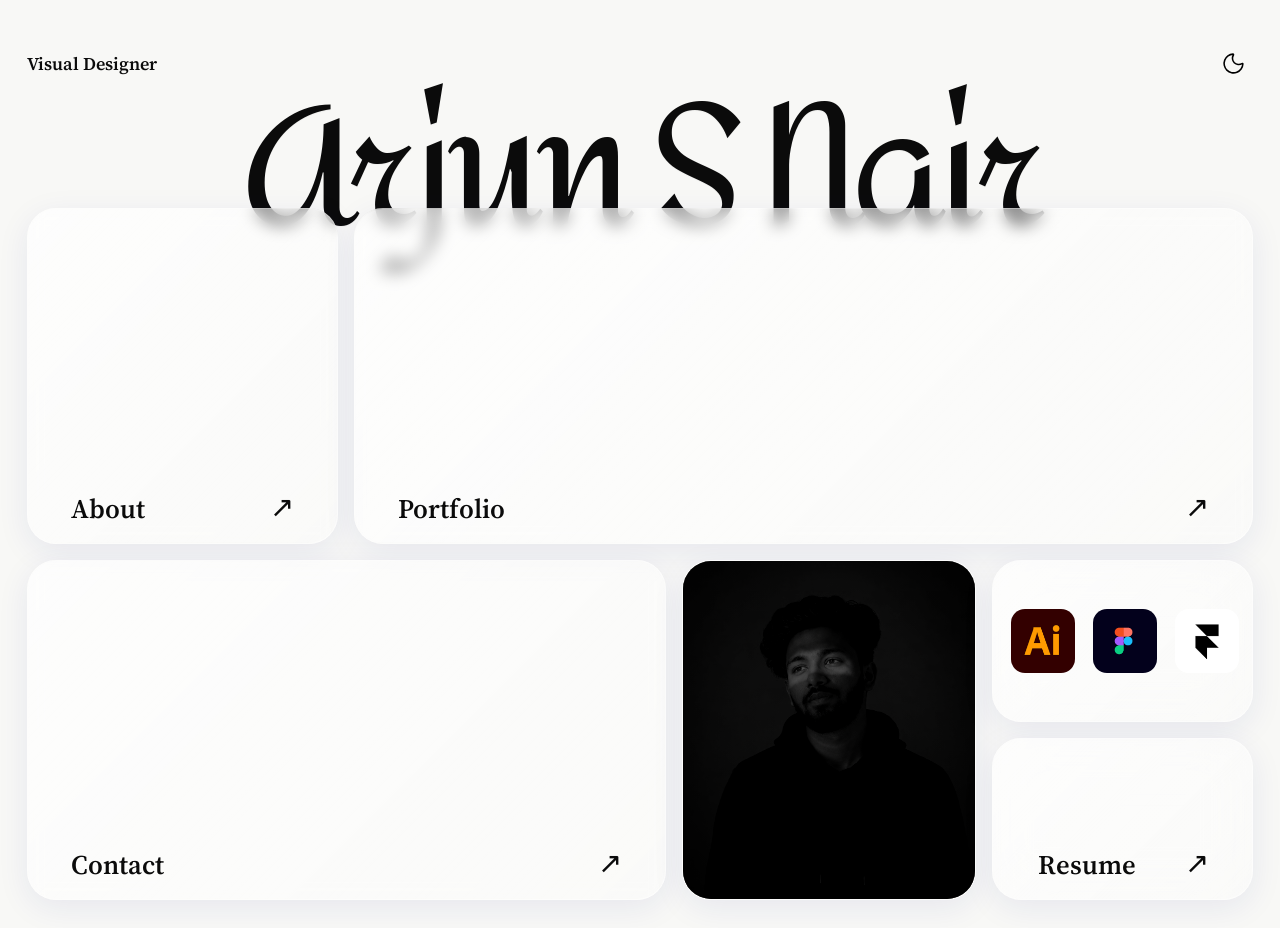
